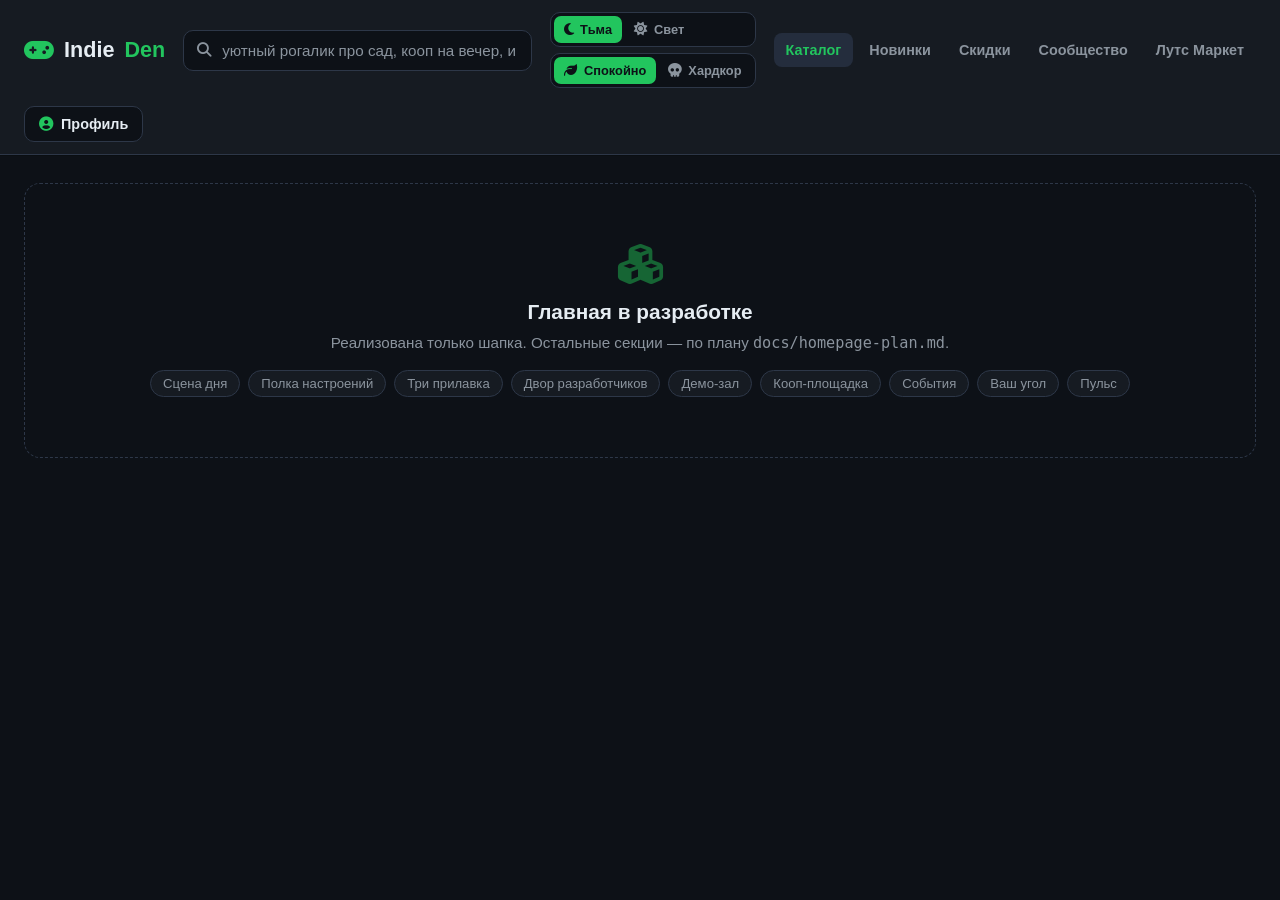
==== index.html @ 67820de0 "Initial site: homepage header, loots market page, plan and styles - Homepage (index.html) with heade" ====
<!DOCTYPE html>
<html lang="ru">
<head>
  <meta charset="UTF-8">
  <meta name="viewport" content="width=device-width, initial-scale=1.0">
  <title>Indie Den — магазин инди-игр</title>
  <link rel="stylesheet" href="https://cdnjs.cloudflare.com/ajax/libs/font-awesome/6.5.0/css/all.min.css">
  <link rel="stylesheet" href="home.css">
</head>
<body>

  <!-- ===== Шапка-пульт ===== -->
  <header class="site-header">

    <!-- Логотип -->
    <a class="logo" href="index.html">
      <i class="fas fa-gamepad"></i>
      Indie<span class="accent">Den</span>
    </a>

    <!-- Поиск, который понимает фразы -->
    <div class="search-box">
      <i class="fas fa-search"></i>
      <input type="text" id="search" placeholder="уютный рогалик про сад, кооп на вечер, игра на 15 минут..."
             autocomplete="off">
    </div>

    <!-- Переключатель настроения -->
    <div class="mood">
      <div class="mood-group" id="moodLightDark">
        <button class="mood-btn active" data-mode="dark" title="Тёмная тема">
          <i class="fas fa-moon"></i> Тьма
        </button>
        <button class="mood-btn" data-mode="light" title="Светлая тема">
          <i class="fas fa-sun"></i> Свет
        </button>
      </div>
      <div class="mood-group" id="moodCozyHardcore">
        <button class="mood-btn active" data-vibe="cozy" title="Спокойное настроение">
          <i class="fas fa-leaf"></i> Спокойно
        </button>
        <button class="mood-btn" data-vibe="hardcore" title="Хардкорное настроение">
          <i class="fas fa-skull"></i> Хардкор
        </button>
      </div>
    </div>

    <!-- Кнопки меню -->
    <nav class="nav">
      <a href="#" class="active">Каталог</a>
      <a href="#">Новинки</a>
      <a href="#">Скидки</a>
      <a href="#">Сообщество</a>
      <a href="loots-market.html">Лутс Маркет</a>
    </nav>

    <!-- Профиль -->
    <a class="profile" href="#">
      <i class="fas fa-user-circle"></i>
      Профиль
    </a>
  </header>

  <!-- ===== Заглушка под остальные секции плана ===== -->
  <main class="main">
    <div class="placeholder">
      <i class="fas fa-cubes"></i>
      <h2>Главная в разработке</h2>
      <p>Реализована только шапка. Остальные секции — по плану <code>docs/homepage-plan.md</code>.</p>
      <div class="tags">
        <span>Сцена дня</span>
        <span>Полка настроений</span>
        <span>Три прилавка</span>
        <span>Двор разработчиков</span>
        <span>Демо-зал</span>
        <span>Кооп-площадка</span>
        <span>События</span>
        <span>Ваш угол</span>
        <span>Пульс</span>
      </div>
    </div>
  </main>

  <script>
    // ==== Переключатель Свет / Тьма ====
    const themeBtns = document.querySelectorAll('#moodLightDark .mood-btn');
    themeBtns.forEach(btn => {
      btn.addEventListener('click', () => {
        themeBtns.forEach(b => b.classList.remove('active'));
        btn.classList.add('active');
        document.body.classList.toggle('theme-light', btn.dataset.mode === 'light');
      });
    });

    // ==== Переключатель Спокойно / Хардкор (пока только активное состояние) ====
    const vibeBtns = document.querySelectorAll('#moodCozyHardcore .mood-btn');
    vibeBtns.forEach(btn => {
      btn.addEventListener('click', () => {
        vibeBtns.forEach(b => b.classList.remove('active'));
        btn.classList.add('active');
      });
    });
  </script>
</body>
</html>
---- home.css ----
/* ===== Reset & Base ===== */
*, *::before, *::after { box-sizing: border-box; margin: 0; padding: 0; }

:root {
  --bg: #0d1117;
  --bg2: #161b22;
  --bg3: #1c2333;
  --hover: #242d3d;
  --border: #2d3748;
  --text: #e6edf3;
  --text2: #8b949e;
  --accent: #22c55e;
  --adim: #166534;
  --glow: rgba(34, 197, 94, .15);
}

/* Светлая тема (переключатель «Свет / Тьма») */
body.theme-light {
  --bg: #f5f7fa;
  --bg2: #ffffff;
  --bg3: #eef1f6;
  --hover: #e6ebf2;
  --border: #d5dbe3;
  --text: #1b2430;
  --text2: #5b6675;
  --glow: rgba(34, 197, 94, .18);
}

body {
  font-family: -apple-system, BlinkMacSystemFont, 'Segoe UI', Roboto, sans-serif;
  background: var(--bg);
  color: var(--text);
  min-height: 100vh;
  transition: background .3s, color .3s;
}

/* ===== Шапка-пульт ===== */
.site-header {
  position: sticky;
  top: 0;
  z-index: 100;
  display: flex;
  flex-wrap: wrap;
  align-items: center;
  gap: 18px;
  padding: 12px 24px;
  background: var(--bg2);
  border-bottom: 1px solid var(--border);
  box-shadow: 0 1px 0 rgba(0, 0, 0, .2);
}

/* Логотип */
.logo {
  display: flex;
  align-items: center;
  gap: 10px;
  font-size: 1.35rem;
  font-weight: 800;
  color: var(--text);
  text-decoration: none;
  white-space: nowrap;
}

.logo i {
  color: var(--accent);
  font-size: 1.5rem;
}

.logo .accent { color: var(--accent); }

/* Поиск */
.search-box {
  position: relative;
  flex: 1 1 280px;
  min-width: 220px;
  display: flex;
  align-items: center;
}

.search-box i {
  position: absolute;
  left: 14px;
  color: var(--text2);
  font-size: .9rem;
  pointer-events: none;
}

.search-box input {
  width: 100%;
  padding: 11px 14px 11px 38px;
  background: var(--bg);
  border: 1px solid var(--border);
  border-radius: 10px;
  color: var(--text);
  font-size: .95rem;
  outline: none;
  transition: border-color .2s, box-shadow .2s;
}

.search-box input:focus {
  border-color: var(--accent);
  box-shadow: 0 0 0 3px var(--glow);
}

.search-box input::placeholder { color: var(--text2); }

/* Переключатель настроения */
.mood {
  display: flex;
  flex-direction: column;
  gap: 6px;
}

.mood-group {
  display: flex;
  background: var(--bg);
  border: 1px solid var(--border);
  border-radius: 10px;
  padding: 3px;
  gap: 2px;
}

.mood-btn {
  display: inline-flex;
  align-items: center;
  gap: 6px;
  padding: 6px 10px;
  background: transparent;
  border: none;
  border-radius: 7px;
  color: var(--text2);
  font-size: .8rem;
  font-weight: 600;
  cursor: pointer;
  transition: background .2s, color .2s;
  white-space: nowrap;
}

.mood-btn i { font-size: .85rem; }

.mood-btn:hover { color: var(--text); }

.mood-btn.active {
  background: var(--accent);
  color: #0d1117;
}

/* Кнопки меню */
.nav {
  display: flex;
  flex-wrap: wrap;
  align-items: center;
  gap: 4px;
}

.nav a {
  padding: 9px 12px;
  border-radius: 8px;
  color: var(--text2);
  font-size: .9rem;
  font-weight: 600;
  text-decoration: none;
  transition: background .2s, color .2s;
  white-space: nowrap;
}

.nav a:hover,
.nav a.active {
  background: var(--hover);
  color: var(--accent);
}

/* Профиль */
.profile {
  display: inline-flex;
  align-items: center;
  gap: 8px;
  padding: 9px 14px;
  background: var(--bg);
  border: 1px solid var(--border);
  border-radius: 10px;
  color: var(--text);
  font-size: .9rem;
  font-weight: 600;
  text-decoration: none;
  transition: border-color .2s, color .2s;
  white-space: nowrap;
}

.profile i { color: var(--accent); }

.profile:hover { border-color: var(--accent); }

/* ===== Заглушка остальных секций ===== */
.main {
  max-width: 1400px;
  margin: 0 auto;
  padding: 28px 24px;
}

.placeholder {
  text-align: center;
  padding: 60px 20px;
  color: var(--text2);
  border: 1px dashed var(--border);
  border-radius: 16px;
}

.placeholder i {
  font-size: 2.5rem;
  color: var(--adim);
  margin-bottom: 16px;
}

.placeholder h2 {
  font-size: 1.3rem;
  color: var(--text);
  margin-bottom: 10px;
}

.placeholder p { font-size: .95rem; }

.placeholder .tags {
  display: flex;
  flex-wrap: wrap;
  justify-content: center;
  gap: 8px;
  margin-top: 18px;
}

.placeholder .tags span {
  padding: 5px 12px;
  background: var(--bg2);
  border: 1px solid var(--border);
  border-radius: 20px;
  font-size: .82rem;
  color: var(--text2);
}

/* ===== Responsive ===== */
@media (max-width: 1000px) {
  .site-header { gap: 12px; padding: 12px 16px; }
  .nav a { padding: 8px 10px; font-size: .85rem; }
}

@media (max-width: 760px) {
  .site-header { flex-direction: column; align-items: stretch; }
  .search-box { flex: none; }
  .mood { flex-direction: row; flex-wrap: wrap; }
  .nav { justify-content: center; }
  .profile { justify-content: center; }
}
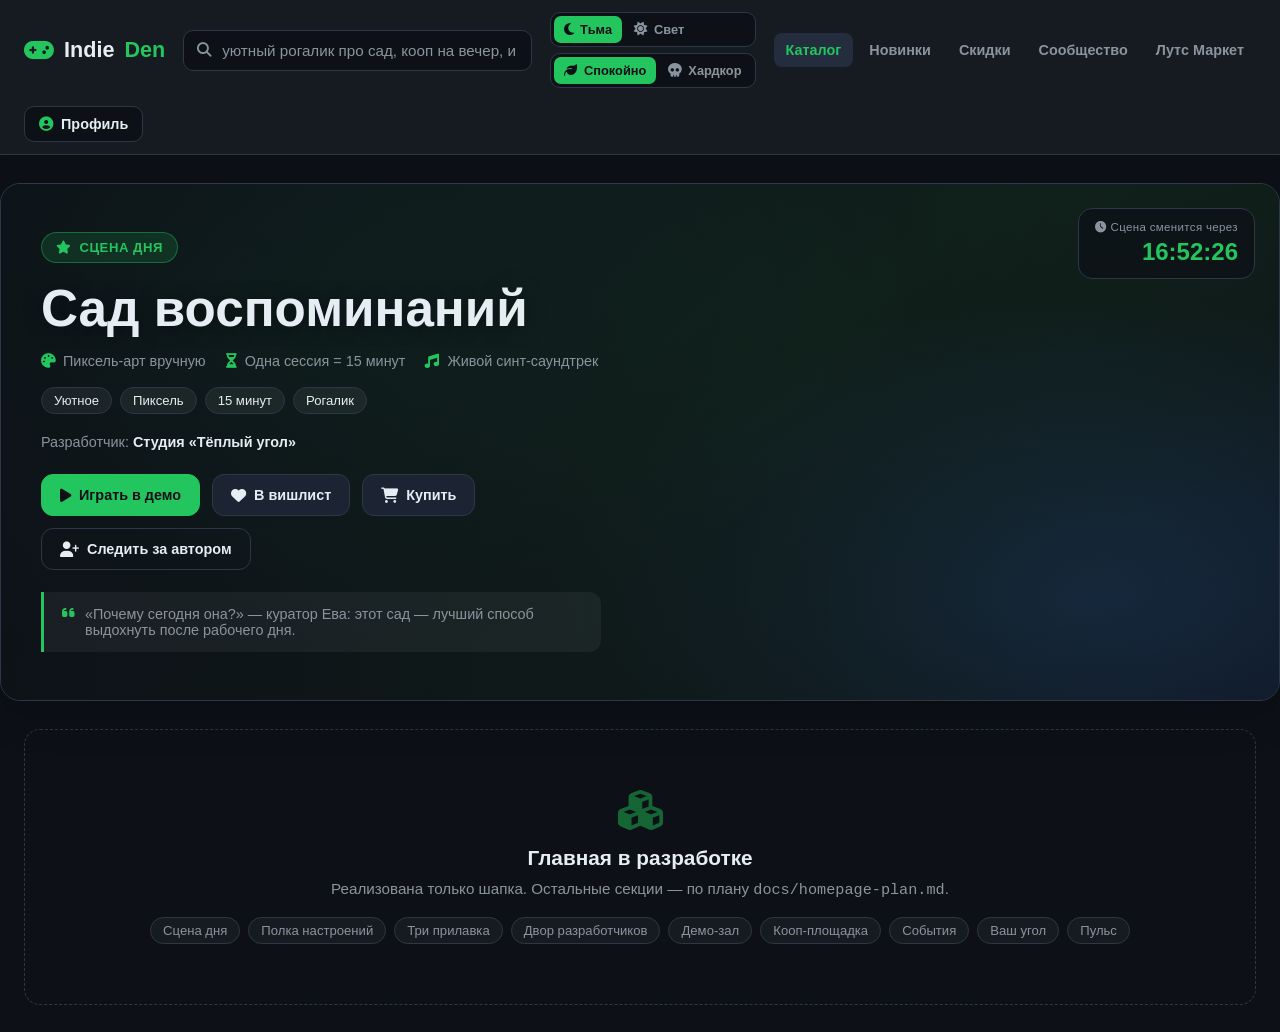
==== commit a6e1c112: "feat: add Hero section (Scene of the Day) to homepage" ====
--- a/index.html
+++ b/index.html
@@ -5,7 +5,7 @@
   <meta name="viewport" content="width=device-width, initial-scale=1.0">
   <title>Indie Den — магазин инди-игр</title>
   <link rel="stylesheet" href="https://cdnjs.cloudflare.com/ajax/libs/font-awesome/6.5.0/css/all.min.css">
-  <link rel="stylesheet" href="home.css">
+  <link rel="stylesheet" href="css/home.css">
 </head>
 <body>
 
@@ -61,6 +61,51 @@
     </a>
   </header>
 
+  <!-- ===== Hero «Сцена дня» ===== -->
+  <section class="hero" id="scene-of-the-day">
+    <!-- Фон: пока просто цвет/градиент. Позже сюда подставим картинку. -->
+    <div class="hero-bg" aria-hidden="true"></div>
+
+    <div class="hero-content">
+      <span class="hero-badge"><i class="fas fa-star"></i> Сцена дня</span>
+
+      <h1 class="hero-title">Сад воспоминаний</h1>
+
+      <div class="hero-facts">
+        <span><i class="fas fa-palette"></i> Пиксель-арт вручную</span>
+        <span><i class="fas fa-hourglass-half"></i> Одна сессия = 15 минут</span>
+        <span><i class="fas fa-music"></i> Живой синт-саундтрек</span>
+      </div>
+
+      <div class="hero-tags">
+        <span>Уютное</span>
+        <span>Пиксель</span>
+        <span>15 минут</span>
+        <span>Рогалик</span>
+      </div>
+
+      <p class="hero-dev">Разработчик: <strong>Студия «Тёплый угол»</strong></p>
+
+      <div class="hero-cta">
+        <button class="btn btn-primary"><i class="fas fa-play"></i> Играть в демо</button>
+        <button class="btn"><i class="fas fa-heart"></i> В вишлист</button>
+        <button class="btn"><i class="fas fa-cart-shopping"></i> Купить</button>
+        <button class="btn btn-ghost"><i class="fas fa-user-plus"></i> Следить за автором</button>
+      </div>
+
+      <p class="hero-quote">
+        <i class="fas fa-quote-left"></i>
+        «Почему сегодня она?» — куратор Ева: этот сад — лучший способ выдохнуть после рабочего дня.
+      </p>
+    </div>
+
+    <!-- Таймер: сцена сменится в полночь -->
+    <div class="hero-timer">
+      <span><i class="fas fa-clock"></i> Сцена сменится через</span>
+      <strong id="sceneTimer">--:--:--</strong>
+    </div>
+  </section>
+
   <!-- ===== Заглушка под остальные секции плана ===== -->
   <main class="main">
     <div class="placeholder">
@@ -100,6 +145,24 @@
         btn.classList.add('active');
       });
     });
+
+    // ==== Таймер Hero: сколько осталось до полуночи (смена сцены) ====
+    const timerEl = document.getElementById('sceneTimer');
+    function pad(n) { return String(n).padStart(2, '0'); }
+    function updateSceneTimer() {
+      const now = new Date();
+      const midnight = new Date(now);
+      midnight.setHours(24, 0, 0, 0);
+      let diff = Math.max(0, midnight - now);
+      const h = Math.floor(diff / 3600000);
+      diff -= h * 3600000;
+      const m = Math.floor(diff / 60000);
+      diff -= m * 60000;
+      const s = Math.floor(diff / 1000);
+      timerEl.textContent = pad(h) + ':' + pad(m) + ':' + pad(s);
+    }
+    updateSceneTimer();
+    setInterval(updateSceneTimer, 1000);
   </script>
 </body>
 </html>
--- a/css/home.css
+++ b/css/home.css
@@ -0,0 +1,451 @@
+/* ===== Reset & Base ===== */
+*, *::before, *::after { box-sizing: border-box; margin: 0; padding: 0; }
+
+:root {
+  --bg: #0d1117;
+  --bg2: #161b22;
+  --bg3: #1c2333;
+  --hover: #242d3d;
+  --border: #2d3748;
+  --text: #e6edf3;
+  --text2: #8b949e;
+  --accent: #22c55e;
+  --adim: #166534;
+  --glow: rgba(34, 197, 94, .15);
+}
+
+/* Светлая тема (переключатель «Свет / Тьма») */
+body.theme-light {
+  --bg: #f5f7fa;
+  --bg2: #ffffff;
+  --bg3: #eef1f6;
+  --hover: #e6ebf2;
+  --border: #d5dbe3;
+  --text: #1b2430;
+  --text2: #5b6675;
+  --glow: rgba(34, 197, 94, .18);
+}
+
+body {
+  font-family: -apple-system, BlinkMacSystemFont, 'Segoe UI', Roboto, sans-serif;
+  background: var(--bg);
+  color: var(--text);
+  min-height: 100vh;
+  transition: background .3s, color .3s;
+}
+
+/* ===== Шапка-пульт ===== */
+.site-header {
+  position: sticky;
+  top: 0;
+  z-index: 100;
+  display: flex;
+  flex-wrap: wrap;
+  align-items: center;
+  gap: 18px;
+  padding: 12px 24px;
+  background: var(--bg2);
+  border-bottom: 1px solid var(--border);
+  box-shadow: 0 1px 0 rgba(0, 0, 0, .2);
+}
+
+/* Логотип */
+.logo {
+  display: flex;
+  align-items: center;
+  gap: 10px;
+  font-size: 1.35rem;
+  font-weight: 800;
+  color: var(--text);
+  text-decoration: none;
+  white-space: nowrap;
+}
+
+.logo i {
+  color: var(--accent);
+  font-size: 1.5rem;
+}
+
+.logo .accent { color: var(--accent); }
+
+/* Поиск */
+.search-box {
+  position: relative;
+  flex: 1 1 280px;
+  min-width: 220px;
+  display: flex;
+  align-items: center;
+}
+
+.search-box i {
+  position: absolute;
+  left: 14px;
+  color: var(--text2);
+  font-size: .9rem;
+  pointer-events: none;
+}
+
+.search-box input {
+  width: 100%;
+  padding: 11px 14px 11px 38px;
+  background: var(--bg);
+  border: 1px solid var(--border);
+  border-radius: 10px;
+  color: var(--text);
+  font-size: .95rem;
+  outline: none;
+  transition: border-color .2s, box-shadow .2s;
+}
+
+.search-box input:focus {
+  border-color: var(--accent);
+  box-shadow: 0 0 0 3px var(--glow);
+}
+
+.search-box input::placeholder { color: var(--text2); }
+
+/* Переключатель настроения */
+.mood {
+  display: flex;
+  flex-direction: column;
+  gap: 6px;
+}
+
+.mood-group {
+  display: flex;
+  background: var(--bg);
+  border: 1px solid var(--border);
+  border-radius: 10px;
+  padding: 3px;
+  gap: 2px;
+}
+
+.mood-btn {
+  display: inline-flex;
+  align-items: center;
+  gap: 6px;
+  padding: 6px 10px;
+  background: transparent;
+  border: none;
+  border-radius: 7px;
+  color: var(--text2);
+  font-size: .8rem;
+  font-weight: 600;
+  cursor: pointer;
+  transition: background .2s, color .2s;
+  white-space: nowrap;
+}
+
+.mood-btn i { font-size: .85rem; }
+
+.mood-btn:hover { color: var(--text); }
+
+.mood-btn.active {
+  background: var(--accent);
+  color: #0d1117;
+}
+
+/* Кнопки меню */
+.nav {
+  display: flex;
+  flex-wrap: wrap;
+  align-items: center;
+  gap: 4px;
+}
+
+.nav a {
+  padding: 9px 12px;
+  border-radius: 8px;
+  color: var(--text2);
+  font-size: .9rem;
+  font-weight: 600;
+  text-decoration: none;
+  transition: background .2s, color .2s;
+  white-space: nowrap;
+}
+
+.nav a:hover,
+.nav a.active {
+  background: var(--hover);
+  color: var(--accent);
+}
+
+/* Профиль */
+.profile {
+  display: inline-flex;
+  align-items: center;
+  gap: 8px;
+  padding: 9px 14px;
+  background: var(--bg);
+  border: 1px solid var(--border);
+  border-radius: 10px;
+  color: var(--text);
+  font-size: .9rem;
+  font-weight: 600;
+  text-decoration: none;
+  transition: border-color .2s, color .2s;
+  white-space: nowrap;
+}
+
+.profile i { color: var(--accent); }
+
+.profile:hover { border-color: var(--accent); }
+
+/* ===== Hero «Сцена дня» ===== */
+.hero {
+  position: relative;
+  display: flex;
+  flex-direction: column;
+  justify-content: center;
+  min-height: 460px;
+  margin: 28px auto 0;
+  max-width: 1400px;
+  padding: 48px 40px;
+  border-radius: 20px;
+  overflow: hidden;
+  background: var(--bg2);
+  border: 1px solid var(--border);
+  box-shadow: 0 10px 40px rgba(0, 0, 0, .25);
+}
+
+/* Фон: пока просто градиент. Позже сюда подставим картинку.
+   Чтобы вставить изображение — задай .hero-bg { background: url(...) center/cover; } */
+.hero-bg {
+  position: absolute;
+  inset: 0;
+  z-index: 0;
+  background:
+    radial-gradient(1200px 600px at 15% 20%, rgba(34, 197, 94, .25), transparent 60%),
+    radial-gradient(900px 500px at 85% 80%, rgba(59, 130, 246, .22), transparent 60%),
+    linear-gradient(135deg, #101a24 0%, #12291c 55%, #0d1117 100%);
+}
+
+.hero-bg::after {
+  content: '';
+  position: absolute;
+  inset: 0;
+  background: linear-gradient(90deg, rgba(13, 17, 23, .92) 0%, rgba(13, 17, 23, .65) 45%, rgba(13, 17, 23, .15) 100%);
+}
+
+.hero-content {
+  position: relative;
+  z-index: 1;
+  max-width: 640px;
+}
+
+.hero-badge {
+  display: inline-flex;
+  align-items: center;
+  gap: 8px;
+  padding: 7px 14px;
+  margin-bottom: 18px;
+  background: rgba(34, 197, 94, .15);
+  border: 1px solid rgba(34, 197, 94, .4);
+  border-radius: 20px;
+  color: var(--accent);
+  font-size: .82rem;
+  font-weight: 700;
+  letter-spacing: .04em;
+  text-transform: uppercase;
+}
+
+.hero-title {
+  font-size: clamp(2rem, 5vw, 3.2rem);
+  font-weight: 900;
+  line-height: 1.1;
+  margin-bottom: 16px;
+  color: var(--text);
+  text-shadow: 0 2px 20px rgba(0, 0, 0, .4);
+}
+
+.hero-facts {
+  display: flex;
+  flex-wrap: wrap;
+  gap: 8px 20px;
+  margin-bottom: 18px;
+  font-size: .9rem;
+  color: var(--text2);
+}
+
+.hero-facts span {
+  display: inline-flex;
+  align-items: center;
+  gap: 8px;
+}
+
+.hero-facts i { color: var(--accent); }
+
+.hero-tags {
+  display: flex;
+  flex-wrap: wrap;
+  gap: 8px;
+  margin-bottom: 20px;
+}
+
+.hero-tags span {
+  padding: 5px 12px;
+  background: rgba(255, 255, 255, .06);
+  border: 1px solid var(--border);
+  border-radius: 20px;
+  font-size: .82rem;
+  color: var(--text);
+}
+
+.hero-dev {
+  font-size: .9rem;
+  color: var(--text2);
+  margin-bottom: 24px;
+}
+
+.hero-dev strong { color: var(--text); }
+
+.hero-cta {
+  display: flex;
+  flex-wrap: wrap;
+  gap: 12px;
+  margin-bottom: 22px;
+}
+
+.hero-cta .btn {
+  display: inline-flex;
+  align-items: center;
+  gap: 8px;
+  padding: 12px 18px;
+  border-radius: 12px;
+  border: 1px solid var(--border);
+  background: var(--bg3);
+  color: var(--text);
+  font-size: .9rem;
+  font-weight: 700;
+  cursor: pointer;
+  transition: transform .15s, border-color .2s, background .2s, color .2s;
+}
+
+.hero-cta .btn:hover { transform: translateY(-2px); border-color: var(--accent); }
+
+.hero-cta .btn i { font-size: .95rem; }
+
+.hero-cta .btn-primary {
+  background: var(--accent);
+  border-color: var(--accent);
+  color: #0d1117;
+}
+
+.hero-cta .btn-primary:hover {
+  background: var(--accent);
+  box-shadow: 0 6px 20px var(--glow);
+}
+
+.hero-cta .btn-ghost { background: transparent; }
+
+.hero-quote {
+  display: flex;
+  gap: 10px;
+  align-items: flex-start;
+  padding: 14px 18px;
+  background: rgba(255, 255, 255, .05);
+  border-left: 3px solid var(--accent);
+  border-radius: 0 12px 12px 0;
+  font-size: .9rem;
+  color: var(--text2);
+  max-width: 560px;
+}
+
+.hero-quote i { color: var(--accent); }
+
+/* Таймер */
+.hero-timer {
+  position: absolute;
+  top: 24px;
+  right: 24px;
+  z-index: 2;
+  display: flex;
+  flex-direction: column;
+  align-items: flex-end;
+  gap: 4px;
+  padding: 12px 16px;
+  background: rgba(13, 17, 23, .7);
+  border: 1px solid var(--border);
+  border-radius: 14px;
+  backdrop-filter: blur(6px);
+}
+
+.hero-timer span {
+  font-size: .72rem;
+  color: var(--text2);
+  letter-spacing: .03em;
+}
+
+.hero-timer strong {
+  font-size: 1.5rem;
+  font-variant-numeric: tabular-nums;
+  color: var(--accent);
+  font-weight: 800;
+}
+
+/* ===== Responsive Hero ===== */
+@media (max-width: 760px) {
+  .hero { min-height: 0; padding: 32px 20px; }
+  .hero-timer { position: static; align-items: flex-start; margin-top: 18px; }
+  .hero-cta .btn { flex: 1 1 auto; justify-content: center; }
+}
+
+/* ===== Заглушка остальных секций ===== */
+.main {
+  max-width: 1400px;
+  margin: 0 auto;
+  padding: 28px 24px;
+}
+
+.placeholder {
+  text-align: center;
+  padding: 60px 20px;
+  color: var(--text2);
+  border: 1px dashed var(--border);
+  border-radius: 16px;
+}
+
+.placeholder i {
+  font-size: 2.5rem;
+  color: var(--adim);
+  margin-bottom: 16px;
+}
+
+.placeholder h2 {
+  font-size: 1.3rem;
+  color: var(--text);
+  margin-bottom: 10px;
+}
+
+.placeholder p { font-size: .95rem; }
+
+.placeholder .tags {
+  display: flex;
+  flex-wrap: wrap;
+  justify-content: center;
+  gap: 8px;
+  margin-top: 18px;
+}
+
+.placeholder .tags span {
+  padding: 5px 12px;
+  background: var(--bg2);
+  border: 1px solid var(--border);
+  border-radius: 20px;
+  font-size: .82rem;
+  color: var(--text2);
+}
+
+/* ===== Responsive ===== */
+@media (max-width: 1000px) {
+  .site-header { gap: 12px; padding: 12px 16px; }
+  .nav a { padding: 8px 10px; font-size: .85rem; }
+}
+
+@media (max-width: 760px) {
+  .site-header { flex-direction: column; align-items: stretch; }
+  .search-box { flex: none; }
+  .mood { flex-direction: row; flex-wrap: wrap; }
+  .nav { justify-content: center; }
+  .profile { justify-content: center; }
+}
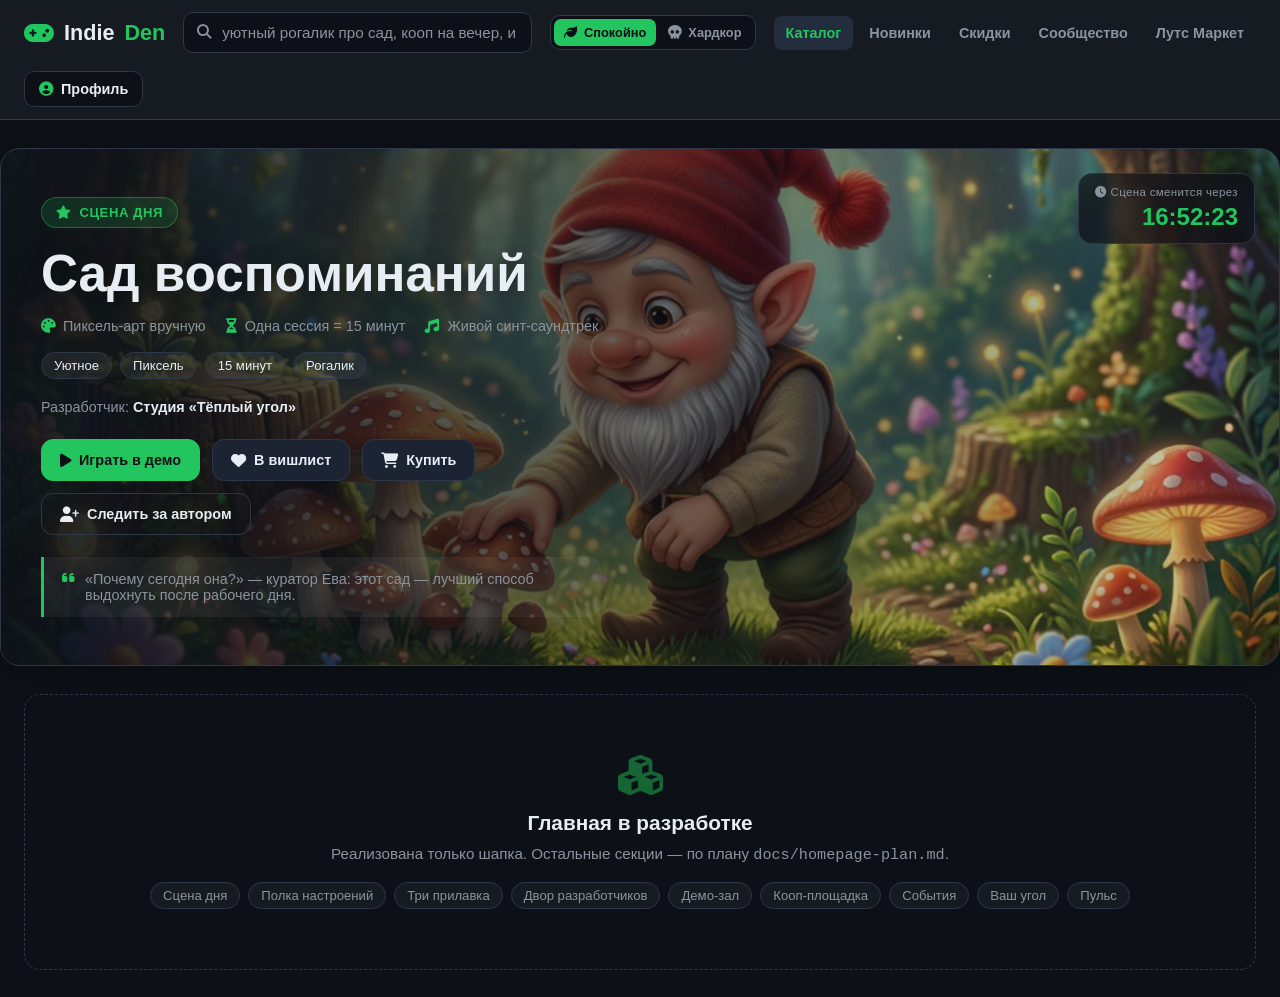
==== commit d14c627f: "feat: add hero background image and make site dark-only - Add images/gnom.jpeg as hero-bg background" ====
--- a/index.html
+++ b/index.html
@@ -27,14 +27,6 @@
 
     <!-- Переключатель настроения -->
     <div class="mood">
-      <div class="mood-group" id="moodLightDark">
-        <button class="mood-btn active" data-mode="dark" title="Тёмная тема">
-          <i class="fas fa-moon"></i> Тьма
-        </button>
-        <button class="mood-btn" data-mode="light" title="Светлая тема">
-          <i class="fas fa-sun"></i> Свет
-        </button>
-      </div>
       <div class="mood-group" id="moodCozyHardcore">
         <button class="mood-btn active" data-vibe="cozy" title="Спокойное настроение">
           <i class="fas fa-leaf"></i> Спокойно
@@ -63,7 +55,7 @@
 
   <!-- ===== Hero «Сцена дня» ===== -->
   <section class="hero" id="scene-of-the-day">
-    <!-- Фон: пока просто цвет/градиент. Позже сюда подставим картинку. -->
+    <!-- Фон: картинка «gnom.jpeg» задана в css/home.css (.hero-bg). -->
     <div class="hero-bg" aria-hidden="true"></div>
 
     <div class="hero-content">
@@ -127,16 +119,6 @@
   </main>
 
   <script>
-    // ==== Переключатель Свет / Тьма ====
-    const themeBtns = document.querySelectorAll('#moodLightDark .mood-btn');
-    themeBtns.forEach(btn => {
-      btn.addEventListener('click', () => {
-        themeBtns.forEach(b => b.classList.remove('active'));
-        btn.classList.add('active');
-        document.body.classList.toggle('theme-light', btn.dataset.mode === 'light');
-      });
-    });
-
     // ==== Переключатель Спокойно / Хардкор (пока только активное состояние) ====
     const vibeBtns = document.querySelectorAll('#moodCozyHardcore .mood-btn');
     vibeBtns.forEach(btn => {
--- a/css/home.css
+++ b/css/home.css
@@ -14,18 +14,6 @@
   --glow: rgba(34, 197, 94, .15);
 }
 
-/* Светлая тема (переключатель «Свет / Тьма») */
-body.theme-light {
-  --bg: #f5f7fa;
-  --bg2: #ffffff;
-  --bg3: #eef1f6;
-  --hover: #e6ebf2;
-  --border: #d5dbe3;
-  --text: #1b2430;
-  --text2: #5b6675;
-  --glow: rgba(34, 197, 94, .18);
-}
-
 body {
   font-family: -apple-system, BlinkMacSystemFont, 'Segoe UI', Roboto, sans-serif;
   background: var(--bg);
@@ -208,16 +196,12 @@
   box-shadow: 0 10px 40px rgba(0, 0, 0, .25);
 }
 
-/* Фон: пока просто градиент. Позже сюда подставим картинку.
-   Чтобы вставить изображение — задай .hero-bg { background: url(...) center/cover; } */
+/* Фон: картинка «gnom.jpeg» (1280×768). Затемнение поверх — в .hero-bg::after. */
 .hero-bg {
   position: absolute;
   inset: 0;
   z-index: 0;
-  background:
-    radial-gradient(1200px 600px at 15% 20%, rgba(34, 197, 94, .25), transparent 60%),
-    radial-gradient(900px 500px at 85% 80%, rgba(59, 130, 246, .22), transparent 60%),
-    linear-gradient(135deg, #101a24 0%, #12291c 55%, #0d1117 100%);
+  background: url('../images/gnom.jpeg') center / cover no-repeat;
 }
 
 .hero-bg::after {
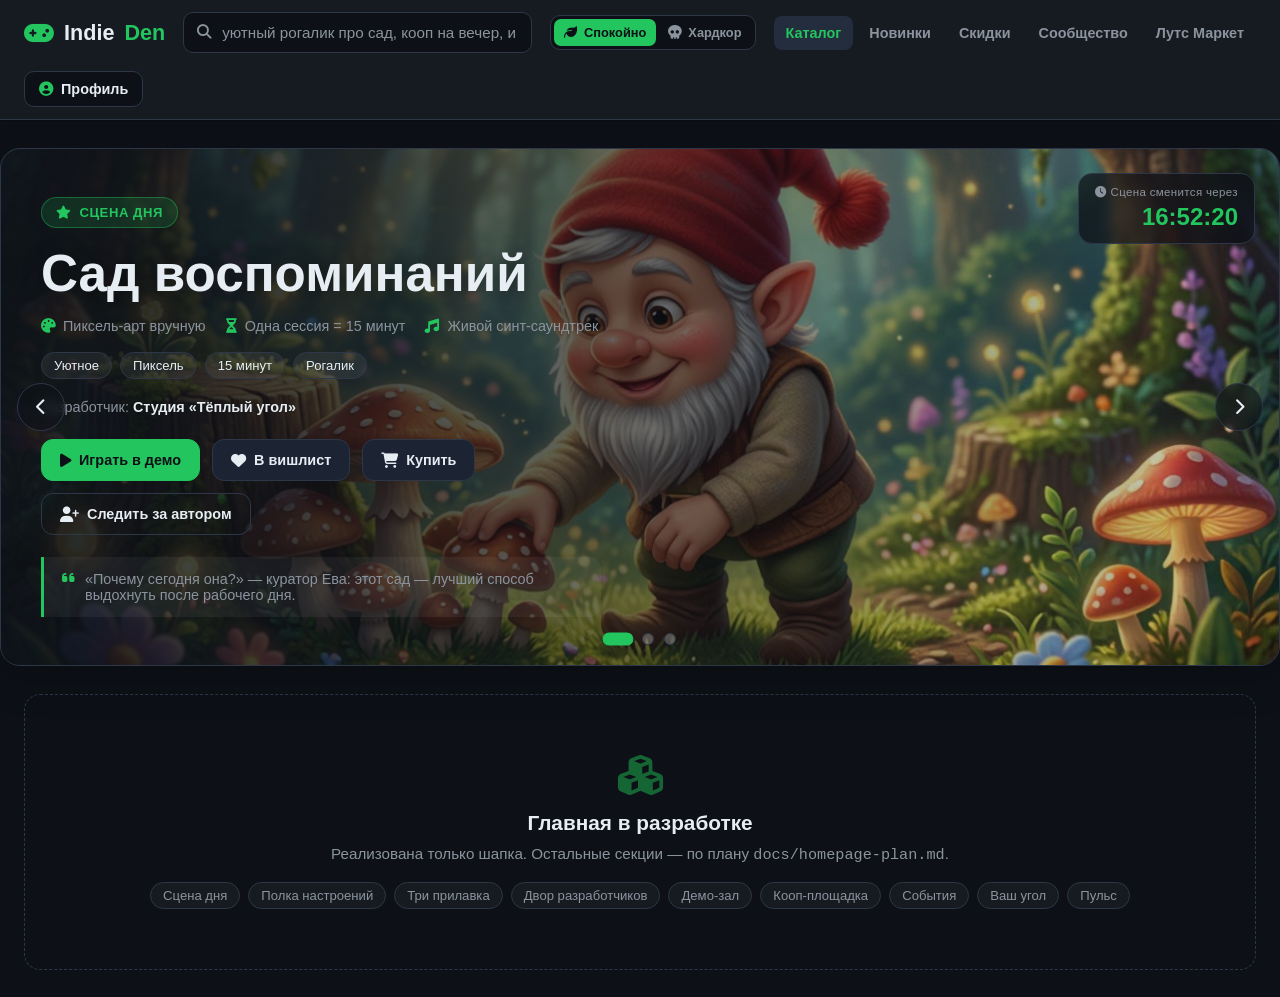
==== commit 946a7c23: "feat: convert day-scene hero into a 3-slide carousel with arrows, dots, autoplay and keyboard nav" ====
--- a/index.html
+++ b/index.html
@@ -53,42 +53,136 @@
     </a>
   </header>
 
-  <!-- ===== Hero «Сцена дня» ===== -->
+  <!-- ===== Hero «Сцена дня» — слайдер из трёх сцен ===== -->
   <section class="hero" id="scene-of-the-day">
-    <!-- Фон: картинка «gnom.jpeg» задана в css/home.css (.hero-bg). -->
-    <div class="hero-bg" aria-hidden="true"></div>
-
-    <div class="hero-content">
-      <span class="hero-badge"><i class="fas fa-star"></i> Сцена дня</span>
-
-      <h1 class="hero-title">Сад воспоминаний</h1>
-
-      <div class="hero-facts">
-        <span><i class="fas fa-palette"></i> Пиксель-арт вручную</span>
-        <span><i class="fas fa-hourglass-half"></i> Одна сессия = 15 минут</span>
-        <span><i class="fas fa-music"></i> Живой синт-саундтрек</span>
-      </div>
-
-      <div class="hero-tags">
-        <span>Уютное</span>
-        <span>Пиксель</span>
-        <span>15 минут</span>
-        <span>Рогалик</span>
-      </div>
-
-      <p class="hero-dev">Разработчик: <strong>Студия «Тёплый угол»</strong></p>
-
-      <div class="hero-cta">
-        <button class="btn btn-primary"><i class="fas fa-play"></i> Играть в демо</button>
-        <button class="btn"><i class="fas fa-heart"></i> В вишлист</button>
-        <button class="btn"><i class="fas fa-cart-shopping"></i> Купить</button>
-        <button class="btn btn-ghost"><i class="fas fa-user-plus"></i> Следить за автором</button>
-      </div>
-
-      <p class="hero-quote">
-        <i class="fas fa-quote-left"></i>
-        «Почему сегодня она?» — куратор Ева: этот сад — лучший способ выдохнуть после рабочего дня.
-      </p>
+
+    <div class="hero-slider">
+
+      <!-- Сцена 1: уютная (пиксель) -->
+      <article class="hero-slide hero-slide--garden">
+        <div class="hero-bg" aria-hidden="true"></div>
+        <div class="hero-content">
+          <span class="hero-badge"><i class="fas fa-star"></i> Сцена дня</span>
+
+          <h1 class="hero-title">Сад воспоминаний</h1>
+
+          <div class="hero-facts">
+            <span><i class="fas fa-palette"></i> Пиксель-арт вручную</span>
+            <span><i class="fas fa-hourglass-half"></i> Одна сессия = 15 минут</span>
+            <span><i class="fas fa-music"></i> Живой синт-саундтрек</span>
+          </div>
+
+          <div class="hero-tags">
+            <span>Уютное</span>
+            <span>Пиксель</span>
+            <span>15 минут</span>
+            <span>Рогалик</span>
+          </div>
+
+          <p class="hero-dev">Разработчик: <strong>Студия «Тёплый угол»</strong></p>
+
+          <div class="hero-cta">
+            <button class="btn btn-primary"><i class="fas fa-play"></i> Играть в демо</button>
+            <button class="btn"><i class="fas fa-heart"></i> В вишлист</button>
+            <button class="btn"><i class="fas fa-cart-shopping"></i> Купить</button>
+            <button class="btn btn-ghost"><i class="fas fa-user-plus"></i> Следить за автором</button>
+          </div>
+
+          <p class="hero-quote">
+            <i class="fas fa-quote-left"></i>
+            «Почему сегодня она?» — куратор Ева: этот сад — лучший способ выдохнуть после рабочего дня.
+          </p>
+        </div>
+      </article>
+
+      <!-- Сцена 2: хардкор (неон) -->
+      <article class="hero-slide hero-slide--neon">
+        <div class="hero-bg" aria-hidden="true"></div>
+        <div class="hero-content">
+          <span class="hero-badge"><i class="fas fa-star"></i> Сцена дня</span>
+
+          <h1 class="hero-title">Неоновая охота</h1>
+
+          <div class="hero-facts">
+            <span><i class="fas fa-bolt"></i> 60 FPS кибер-гонки</span>
+            <span><i class="fas fa-infinity"></i> Бесконечные дистанции</span>
+            <span><i class="fas fa-wave-square"></i> Синт-вейв саундтрек</span>
+          </div>
+
+          <div class="hero-tags">
+            <span>Хардкор</span>
+            <span>Неон</span>
+            <span>Гонки</span>
+            <span>Экшен</span>
+          </div>
+
+          <p class="hero-dev">Разработчик: <strong>Студия «Полночный синдикат»</strong></p>
+
+          <div class="hero-cta">
+            <button class="btn btn-primary"><i class="fas fa-play"></i> Играть в демо</button>
+            <button class="btn"><i class="fas fa-heart"></i> В вишлист</button>
+            <button class="btn"><i class="fas fa-cart-shopping"></i> Купить</button>
+            <button class="btn btn-ghost"><i class="fas fa-user-plus"></i> Следить за автором</button>
+          </div>
+
+          <p class="hero-quote">
+            <i class="fas fa-quote-left"></i>
+            «Почему сегодня она?» — куратор Марк: это самый честный адреналин, который можно получить за 15 минут.
+          </p>
+        </div>
+      </article>
+
+      <!-- Сцена 3: хоррор (тьма) -->
+      <article class="hero-slide hero-slide--abyss">
+        <div class="hero-bg" aria-hidden="true"></div>
+        <div class="hero-content">
+          <span class="hero-badge"><i class="fas fa-star"></i> Сцена дня</span>
+
+          <h1 class="hero-title">Бездна</h1>
+
+          <div class="hero-facts">
+            <span><i class="fas fa-water"></i> Процедурные глубины</span>
+            <span><i class="fas fa-lightbulb"></i> Свет — ресурс</span>
+            <span><i class="fas fa-headphones"></i> Объёмный 3D-звук</span>
+          </div>
+
+          <div class="hero-tags">
+            <span>Хоррор</span>
+            <span>Тьма</span>
+            <span>Рогалик</span>
+            <span>Атмосфера</span>
+          </div>
+
+          <p class="hero-dev">Разработчик: <strong>Студия «Мёртвый свет»</strong></p>
+
+          <div class="hero-cta">
+            <button class="btn btn-primary"><i class="fas fa-play"></i> Играть в демо</button>
+            <button class="btn"><i class="fas fa-heart"></i> В вишлист</button>
+            <button class="btn"><i class="fas fa-cart-shopping"></i> Купить</button>
+            <button class="btn btn-ghost"><i class="fas fa-user-plus"></i> Следить за автором</button>
+          </div>
+
+          <p class="hero-quote">
+            <i class="fas fa-quote-left"></i>
+            «Почему сегодня она?» — куратор Кира: после неё обычная ночь уже не кажется тихой.
+          </p>
+        </div>
+      </article>
+
+    </div>
+
+    <!-- Навигация слайдера -->
+    <button class="hero-nav hero-prev" aria-label="Предыдущая сцена">
+      <i class="fas fa-chevron-left"></i>
+    </button>
+    <button class="hero-nav hero-next" aria-label="Следующая сцена">
+      <i class="fas fa-chevron-right"></i>
+    </button>
+
+    <div class="hero-dots" role="tablist" aria-label="Сцены дня">
+      <button class="hero-dot active" aria-label="Сцена 1: Сад воспоминаний"></button>
+      <button class="hero-dot" aria-label="Сцена 2: Неоновая охота"></button>
+      <button class="hero-dot" aria-label="Сцена 3: Бездна"></button>
     </div>
 
     <!-- Таймер: сцена сменится в полночь -->
@@ -127,6 +221,60 @@
         btn.classList.add('active');
       });
     });
+
+    // ==== Слайдер «Сцена дня»: три сцены ====
+    (function () {
+      const slider = document.querySelector('.hero-slider');
+      const slides = document.querySelectorAll('.hero-slide');
+      const dots = document.querySelectorAll('.hero-dot');
+      const prevBtn = document.querySelector('.hero-prev');
+      const nextBtn = document.querySelector('.hero-next');
+      const hero = document.querySelector('#scene-of-the-day');
+      const total = slides.length;
+      let index = 0;
+      let timer = null;
+
+      function goTo(i) {
+        index = (i + total) % total; // бесконечная прокрутка
+        slider.style.transform = 'translateX(-' + index * 100 + '%)';
+        dots.forEach((d, di) => d.classList.toggle('active', di === index));
+      }
+
+      function next() { goTo(index + 1); }
+      function prev() { goTo(index - 1); }
+
+      // Автопрокрутка
+      function startAuto() {
+        stopAuto();
+        timer = setInterval(next, 6000);
+      }
+      function stopAuto() {
+        if (timer) { clearInterval(timer); timer = null; }
+      }
+
+      // Управление
+      nextBtn.addEventListener('click', () => { next(); startAuto(); });
+      prevBtn.addEventListener('click', () => { prev(); startAuto(); });
+
+      dots.forEach((dot, di) => {
+        dot.addEventListener('click', () => { goTo(di); startAuto(); });
+      });
+
+      // Пауза при наведении и фокусе
+      hero.addEventListener('mouseenter', stopAuto);
+      hero.addEventListener('mouseleave', startAuto);
+      hero.addEventListener('focusin', stopAuto);
+      hero.addEventListener('focusout', startAuto);
+
+      // Клавиатурные стрелки
+      document.addEventListener('keydown', (e) => {
+        if (e.key === 'ArrowLeft') { prev(); startAuto(); }
+        if (e.key === 'ArrowRight') { next(); startAuto(); }
+      });
+
+      goTo(0);
+      startAuto();
+    })();
 
     // ==== Таймер Hero: сколько осталось до полуночи (смена сцены) ====
     const timerEl = document.getElementById('sceneTimer');
--- a/css/home.css
+++ b/css/home.css
@@ -179,36 +179,80 @@
 
 .profile:hover { border-color: var(--accent); }
 
-/* ===== Hero «Сцена дня» ===== */
+/* ===== Hero «Сцена дня» — слайдер ===== */
 .hero {
   position: relative;
+  min-height: 460px;
+  margin: 28px auto 0;
+  max-width: 1400px;
+  padding: 0;
+  border-radius: 20px;
+  overflow: hidden;
+  background: var(--bg2);
+  border: 1px solid var(--border);
+  box-shadow: 0 10px 40px rgba(0, 0, 0, .25);
+}
+
+/* Лента слайдов */
+.hero-slider {
+  position: relative;
+  display: flex;
+  align-items: stretch;
+  min-height: 460px;
+  transition: transform .6s cubic-bezier(.4, 0, .2, 1);
+}
+
+/* Отдельный слайд */
+.hero-slide {
+  position: relative;
+  flex: 0 0 100%;
   display: flex;
   flex-direction: column;
   justify-content: center;
   min-height: 460px;
-  margin: 28px auto 0;
-  max-width: 1400px;
   padding: 48px 40px;
-  border-radius: 20px;
   overflow: hidden;
-  background: var(--bg2);
-  border: 1px solid var(--border);
-  box-shadow: 0 10px 40px rgba(0, 0, 0, .25);
-}
-
-/* Фон: картинка «gnom.jpeg» (1280×768). Затемнение поверх — в .hero-bg::after. */
+}
+
+/* Фон слайда: по умолчанию тёмный градиент. */
 .hero-bg {
   position: absolute;
   inset: 0;
   z-index: 0;
+  background: radial-gradient(circle at 30% 30%, #1c2333, #0d1117 70%);
+}
+
+/* Сцена 1 — «Сад воспоминаний»: картинка «gnom.jpeg» (1280×768). */
+.hero-slide--garden .hero-bg {
   background: url('../images/gnom.jpeg') center / cover no-repeat;
 }
 
+/* Сцена 2 — «Неоновая охота»: неоновый градиент. */
+.hero-slide--neon .hero-bg {
+  background:
+    radial-gradient(circle at 75% 40%, rgba(236, 72, 153, .45), transparent 55%),
+    radial-gradient(circle at 20% 80%, rgba(59, 130, 246, .4), transparent 55%),
+    linear-gradient(120deg, #0d1117 0%, #1a1030 60%, #0d1117 100%);
+}
+
+/* Сцена 3 — «Бездна»: тёмный глубокий градиент. */
+.hero-slide--abyss .hero-bg {
+  background:
+    radial-gradient(circle at 50% 110%, rgba(88, 28, 135, .55), transparent 60%),
+    linear-gradient(180deg, #05070c 0%, #0d1117 55%, #140a1f 100%);
+}
+
+/* Затемнение поверх фона (усиливается в сценах 2 и 3). */
 .hero-bg::after {
   content: '';
   position: absolute;
   inset: 0;
   background: linear-gradient(90deg, rgba(13, 17, 23, .92) 0%, rgba(13, 17, 23, .65) 45%, rgba(13, 17, 23, .15) 100%);
+}
+
+.hero-slide--neon .hero-bg::after,
+.hero-slide--abyss .hero-bg::after {
+  background: linear-gradient(90deg, rgba(13, 17, 23, .95) 0%, rgba(13, 17, 23, .7) 55%, rgba(13, 17, 23, .25) 100%);
 }
 
 .hero-content {
@@ -367,11 +411,80 @@
   font-weight: 800;
 }
 
+/* ===== Навигация слайдера (стрелки) ===== */
+.hero-nav {
+  position: absolute;
+  top: 50%;
+  transform: translateY(-50%);
+  z-index: 3;
+  width: 48px;
+  height: 48px;
+  display: flex;
+  align-items: center;
+  justify-content: center;
+  background: rgba(13, 17, 23, .6);
+  border: 1px solid var(--border);
+  border-radius: 50%;
+  color: var(--text);
+  font-size: 1.05rem;
+  cursor: pointer;
+  backdrop-filter: blur(6px);
+  transition: background .2s, border-color .2s, color .2s, transform .15s;
+}
+
+.hero-nav:hover {
+  background: var(--accent);
+  border-color: var(--accent);
+  color: #0d1117;
+}
+
+.hero-nav:active { transform: translateY(-50%) scale(.92); }
+
+.hero-prev { left: 16px; }
+.hero-next { right: 16px; }
+
+/* ===== Индикаторы-точки ===== */
+.hero-dots {
+  position: absolute;
+  left: 50%;
+  bottom: 20px;
+  transform: translateX(-50%);
+  z-index: 3;
+  display: flex;
+  gap: 10px;
+}
+
+.hero-dot {
+  width: 12px;
+  height: 12px;
+  border-radius: 50%;
+  background: rgba(255, 255, 255, .25);
+  border: 1px solid var(--border);
+  cursor: pointer;
+  transition: background .2s, transform .2s, width .2s;
+}
+
+.hero-dot:hover { background: rgba(255, 255, 255, .5); }
+
+.hero-dot.active {
+  background: var(--accent);
+  border-color: var(--accent);
+  width: 28px;
+  border-radius: 8px;
+  transform: scale(1.1);
+}
+
 /* ===== Responsive Hero ===== */
 @media (max-width: 760px) {
-  .hero { min-height: 0; padding: 32px 20px; }
+  .hero { min-height: 0; padding: 0; }
+  .hero-slider { min-height: 0; }
+  .hero-slide { min-height: 0; padding: 32px 20px 56px; }
   .hero-timer { position: static; align-items: flex-start; margin-top: 18px; }
   .hero-cta .btn { flex: 1 1 auto; justify-content: center; }
+  .hero-nav { width: 40px; height: 40px; }
+  .hero-prev { left: 10px; }
+  .hero-next { right: 10px; }
+  .hero-dots { bottom: 12px; }
 }
 
 /* ===== Заглушка остальных секций ===== */
